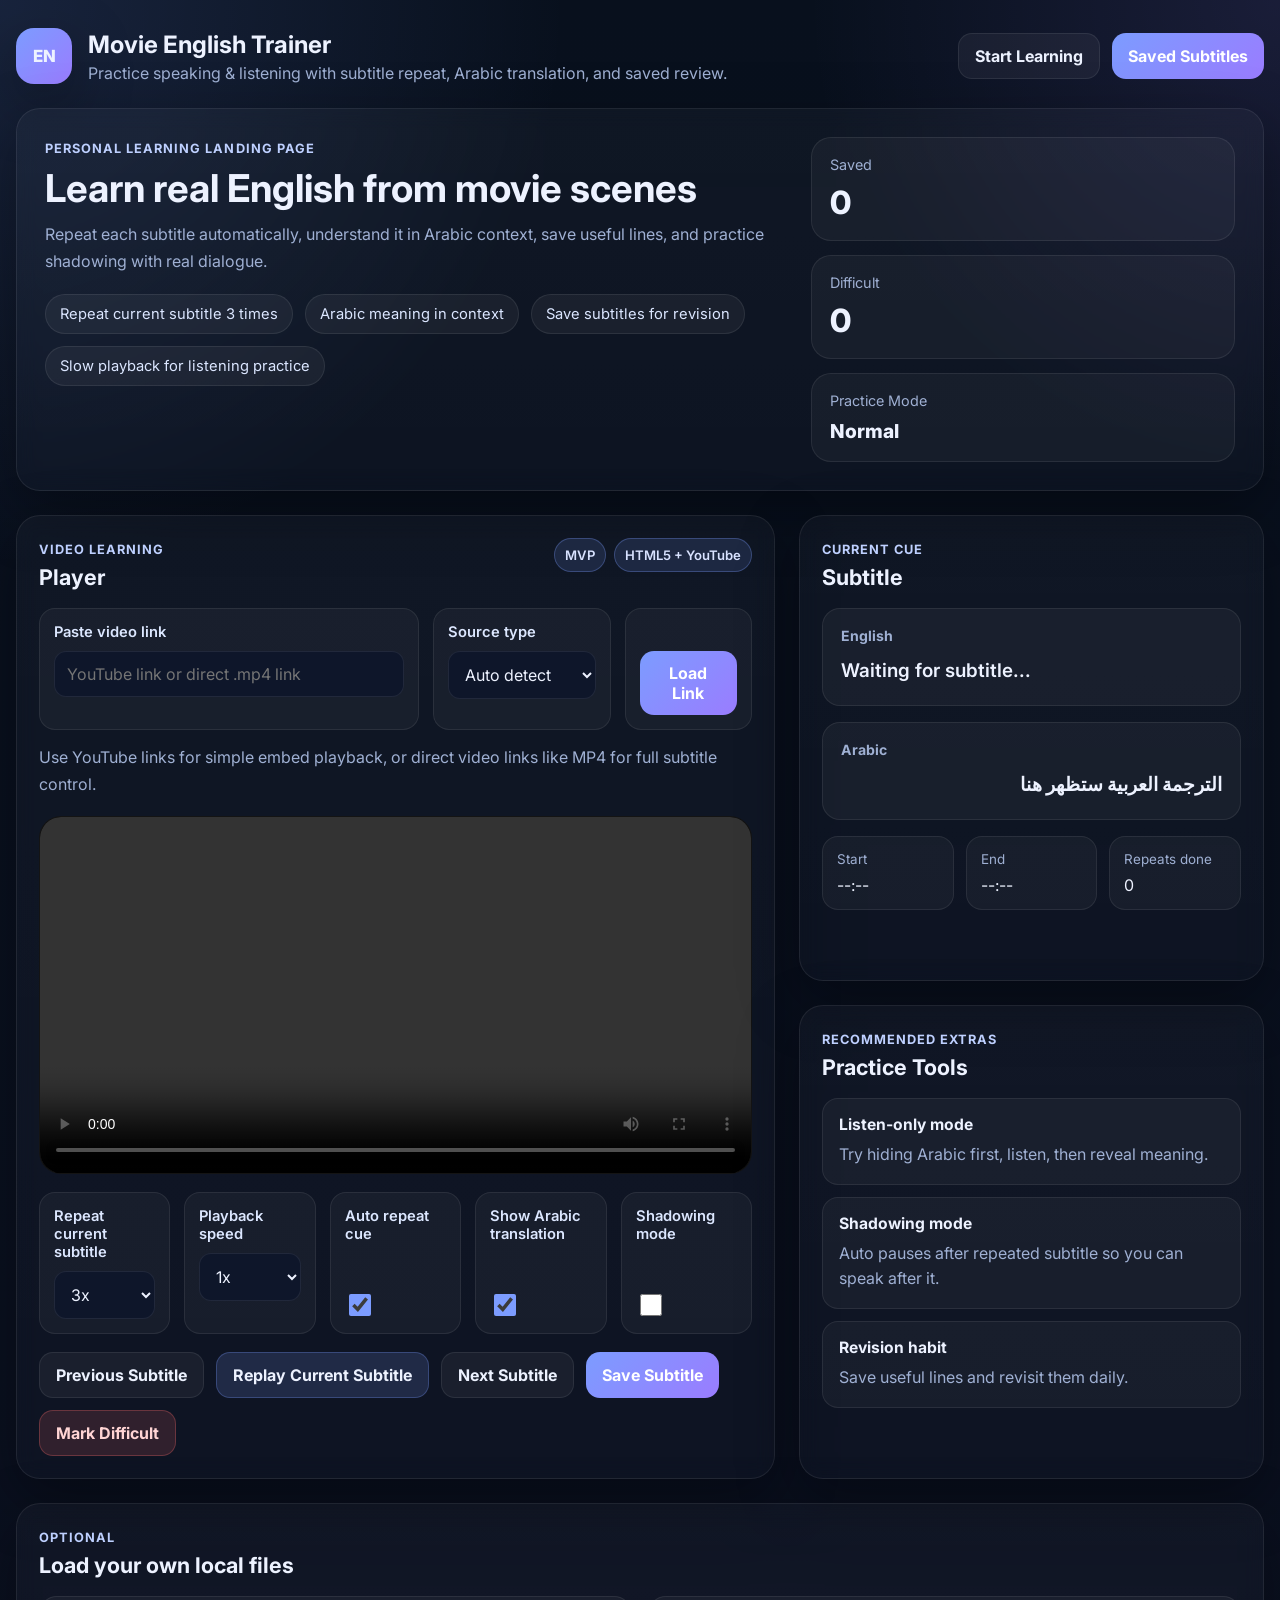
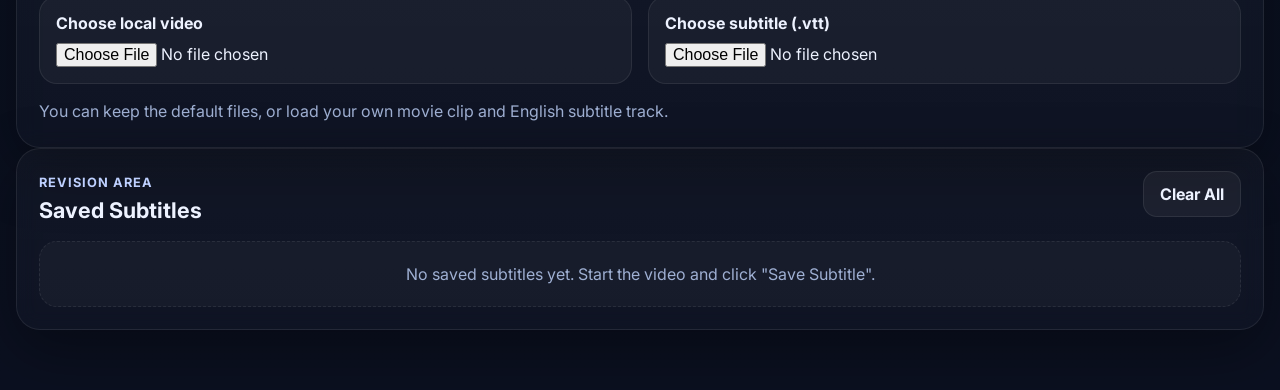
==== index.html @ 268e82bf "3" ====
<!DOCTYPE html>
<html lang="en">
<head>
  <meta charset="UTF-8" />
  <meta name="viewport" content="width=device-width, initial-scale=1.0" />
  <title>English Movie Learning MVP</title>
  <link rel="preconnect" href="https://fonts.googleapis.com">
  <link rel="preconnect" href="https://fonts.gstatic.com" crossorigin>
  <link
    href="https://fonts.googleapis.com/css2?family=Inter:wght@400;500;600;700;800&display=swap"
    rel="stylesheet"
  />
  <link rel="stylesheet" href="style.css" />
</head>
<body>
  <div class="page-shell">
    <header class="topbar">
      <div class="brand">
        <div class="brand-badge">EN</div>
        <div>
          <h1>Movie English Trainer</h1>
          <p>Practice speaking & listening with subtitle repeat, Arabic translation, and saved review.</p>
        </div>
      </div>

      <div class="topbar-actions">
        <button id="scrollToPlayerBtn" class="ghost-btn">Start Learning</button>
        <button id="scrollToSavedBtn" class="primary-btn">Saved Subtitles</button>
      </div>
    </header>

    <section class="hero-card">
      <div class="hero-left">
        <span class="mini-label">Personal Learning Landing Page</span>
        <h2>Learn real English from movie scenes</h2>
        <p>
          Repeat each subtitle automatically, understand it in Arabic context,
          save useful lines, and practice shadowing with real dialogue.
        </p>

        <div class="hero-points">
          <div class="hero-point">Repeat current subtitle 3 times</div>
          <div class="hero-point">Arabic meaning in context</div>
          <div class="hero-point">Save subtitles for revision</div>
          <div class="hero-point">Slow playback for listening practice</div>
        </div>
      </div>

      <div class="hero-right">
        <div class="hero-stat">
          <span class="hero-stat-label">Saved</span>
          <span id="savedCountStat" class="hero-stat-value">0</span>
        </div>
        <div class="hero-stat">
          <span class="hero-stat-label">Difficult</span>
          <span id="difficultCountStat" class="hero-stat-value">0</span>
        </div>
        <div class="hero-stat">
          <span class="hero-stat-label">Practice Mode</span>
          <span id="practiceModeStat" class="hero-stat-value small">Normal</span>
        </div>
      </div>
    </section>

    <main class="main-grid" id="playerSection">
      <section class="player-panel card">
        <div class="section-head">
          <div>
            <span class="mini-label">Video Learning</span>
            <h3>Player</h3>
          </div>

          <div class="inline-badges">
            <span class="badge">MVP</span>
            <span class="badge">HTML5 + YouTube</span>
          </div>
        </div>

        <div class="source-switcher">
          <div class="source-row">
            <div class="tool-group">
              <label for="videoUrlInput">Paste video link</label>
              <input
                type="text"
                id="videoUrlInput"
                placeholder="YouTube link or direct .mp4 link"
              />
            </div>

            <div class="tool-group">
              <label for="sourceType">Source type</label>
              <select id="sourceType">
                <option value="auto" selected>Auto detect</option>
                <option value="youtube">YouTube</option>
                <option value="direct">Direct video URL</option>
              </select>
            </div>

            <div class="tool-group action-group">
              <label>&nbsp;</label>
              <button id="loadVideoUrlBtn" class="primary-btn">Load Link</button>
            </div>
          </div>

          <p class="upload-note">
            Use YouTube links for simple embed playback, or direct video links like MP4 for full subtitle control.
          </p>
        </div>

        <div class="video-wrap">
          <div id="html5PlayerWrap">
            <video id="learningVideo" class="video-player" controls preload="metadata" crossorigin="anonymous">
              <source src="sample-video.mp4" type="video/mp4" />
              <track
                id="englishTrack"
                label="English"
                kind="subtitles"
                srclang="en"
                src="sample-subtitles.vtt"
                default
              />
              Your browser does not support HTML5 video.
            </video>
          </div>

          <div id="youtubePlayerWrap" class="hidden">
            <div id="youtubePlayer"></div>
          </div>
        </div>

        <div class="video-tools">
          <div class="tool-group">
            <label for="repeatCount">Repeat current subtitle</label>
            <select id="repeatCount">
              <option value="1">1x</option>
              <option value="2">2x</option>
              <option value="3" selected>3x</option>
              <option value="5">5x</option>
            </select>
          </div>

          <div class="tool-group">
            <label for="playbackRate">Playback speed</label>
            <select id="playbackRate">
              <option value="0.65">0.65x</option>
              <option value="0.75">0.75x</option>
              <option value="0.85">0.85x</option>
              <option value="1" selected>1x</option>
              <option value="1.15">1.15x</option>
            </select>
          </div>

          <div class="tool-group switch-group">
            <label for="autoRepeatToggle">Auto repeat cue</label>
            <input type="checkbox" id="autoRepeatToggle" checked />
          </div>

          <div class="tool-group switch-group">
            <label for="showArabicToggle">Show Arabic translation</label>
            <input type="checkbox" id="showArabicToggle" checked />
          </div>

          <div class="tool-group switch-group">
            <label for="shadowingToggle">Shadowing mode</label>
            <input type="checkbox" id="shadowingToggle" />
          </div>
        </div>

        <div class="quick-actions">
          <button id="prevSubtitleBtn" class="ghost-btn">Previous Subtitle</button>
          <button id="replaySubtitleBtn" class="secondary-btn">Replay Current Subtitle</button>
          <button id="nextSubtitleBtn" class="ghost-btn">Next Subtitle</button>
          <button id="saveSubtitleBtn" class="primary-btn">Save Subtitle</button>
          <button id="markDifficultBtn" class="danger-btn">Mark Difficult</button>
        </div>
      </section>

      <aside class="learning-sidebar">
        <section class="card current-subtitle-card">
          <div class="section-head">
            <div>
              <span class="mini-label">Current Cue</span>
              <h3>Subtitle</h3>
            </div>
          </div>

          <div class="subtitle-box english-box">
            <div class="subtitle-box-label">English</div>
            <p id="currentEnglish" class="subtitle-text">
              Waiting for subtitle...
            </p>
          </div>

          <div class="subtitle-box arabic-box">
            <div class="subtitle-box-label">Arabic</div>
            <p id="currentArabic" class="subtitle-text arabic-text">
              الترجمة العربية ستظهر هنا
            </p>
          </div>

          <div class="subtitle-meta">
            <div class="meta-item">
              <span class="meta-label">Start</span>
              <span id="cueStartTime">--:--</span>
            </div>
            <div class="meta-item">
              <span class="meta-label">End</span>
              <span id="cueEndTime">--:--</span>
            </div>
            <div class="meta-item">
              <span class="meta-label">Repeats done</span>
              <span id="repeatProgress">0</span>
            </div>
          </div>
        </section>

        <section class="card extra-tools-card">
          <div class="section-head">
            <div>
              <span class="mini-label">Recommended Extras</span>
              <h3>Practice Tools</h3>
            </div>
          </div>

          <div class="extra-tool-list">
            <div class="extra-tool-item">
              <strong>Listen-only mode</strong>
              <span>Try hiding Arabic first, listen, then reveal meaning.</span>
            </div>

            <div class="extra-tool-item">
              <strong>Shadowing mode</strong>
              <span>Auto pauses after repeated subtitle so you can speak after it.</span>
            </div>

            <div class="extra-tool-item">
              <strong>Revision habit</strong>
              <span>Save useful lines and revisit them daily.</span>
            </div>
          </div>
        </section>
      </aside>
    </main>

    <section class="card upload-card">
      <div class="section-head">
        <div>
          <span class="mini-label">Optional</span>
          <h3>Load your own local files</h3>
        </div>
      </div>

      <div class="upload-grid">
        <div class="upload-item">
          <label for="videoFileInput">Choose local video</label>
          <input type="file" id="videoFileInput" accept="video/*" />
        </div>

        <div class="upload-item">
          <label for="subtitleFileInput">Choose subtitle (.vtt)</label>
          <input type="file" id="subtitleFileInput" accept=".vtt,text/vtt" />
        </div>
      </div>

      <p class="upload-note">
        You can keep the default files, or load your own movie clip and English subtitle track.
      </p>
    </section>

    <section class="card saved-card" id="savedSection">
      <div class="section-head">
        <div>
          <span class="mini-label">Revision Area</span>
          <h3>Saved Subtitles</h3>
        </div>

        <div class="saved-actions">
          <button id="clearSavedBtn" class="ghost-btn">Clear All</button>
        </div>
      </div>

      <div id="savedList" class="saved-list">
        <div class="empty-state">
          No saved subtitles yet. Start the video and click "Save Subtitle".
        </div>
      </div>
    </section>
  </div>

  <script src="https://www.youtube.com/iframe_api"></script>
  <script src="script.js"></script>
</body>
</html>
---- style.css ----
:root {
  --bg: #0b1020;
  --panel: #121a2f;
  --panel-2: #18213b;
  --line: rgba(255, 255, 255, 0.08);
  --text: #edf2ff;
  --muted: #9fb0d3;
  --primary: #7c9cff;
  --primary-2: #9a7cff;
  --success: #35c98c;
  --danger: #ff6b6b;
  --warning: #ffb84d;
  --shadow: 0 20px 60px rgba(0, 0, 0, 0.35);
  --radius-xl: 24px;
  --radius-lg: 18px;
  --radius-md: 14px;
  --radius-sm: 12px;
}

* {
  box-sizing: border-box;
}

html {
  scroll-behavior: smooth;
}

body {
  margin: 0;
  font-family: "Inter", sans-serif;
  background:
    radial-gradient(circle at top left, rgba(124, 156, 255, 0.14), transparent 24%),
    radial-gradient(circle at top right, rgba(154, 124, 255, 0.12), transparent 20%),
    linear-gradient(180deg, #08101d 0%, #0b1020 100%);
  color: var(--text);
}

button,
input,
select {
  font: inherit;
}

.page-shell {
  width: min(1280px, calc(100% - 32px));
  margin: 0 auto;
  padding: 28px 0 60px;
}

.topbar {
  display: flex;
  justify-content: space-between;
  align-items: center;
  gap: 24px;
  margin-bottom: 24px;
  flex-wrap: wrap;
}

.brand {
  display: flex;
  align-items: center;
  gap: 16px;
}

.brand-badge {
  width: 56px;
  height: 56px;
  border-radius: 18px;
  background: linear-gradient(135deg, var(--primary), var(--primary-2));
  display: grid;
  place-items: center;
  font-weight: 800;
  font-size: 1.05rem;
  box-shadow: var(--shadow);
}

.brand h1 {
  margin: 0 0 4px;
  font-size: 1.5rem;
}

.brand p {
  margin: 0;
  color: var(--muted);
}

.topbar-actions {
  display: flex;
  gap: 12px;
  flex-wrap: wrap;
}

.hero-card,
.card {
  background: linear-gradient(180deg, rgba(255,255,255,0.03), rgba(255,255,255,0.02));
  border: 1px solid var(--line);
  border-radius: var(--radius-xl);
  box-shadow: var(--shadow);
  backdrop-filter: blur(10px);
}

.hero-card {
  display: grid;
  grid-template-columns: 1.4fr 0.8fr;
  gap: 24px;
  padding: 28px;
  margin-bottom: 24px;
}

.hero-left h2 {
  margin: 10px 0 12px;
  font-size: clamp(1.8rem, 3vw, 3rem);
  line-height: 1.1;
}

.hero-left p {
  margin: 0 0 18px;
  color: var(--muted);
  line-height: 1.7;
  max-width: 760px;
}

.mini-label {
  display: inline-block;
  color: #bed0ff;
  font-size: 0.8rem;
  font-weight: 700;
  letter-spacing: 0.08em;
  text-transform: uppercase;
}

.hero-points {
  display: flex;
  flex-wrap: wrap;
  gap: 12px;
}

.hero-point {
  background: rgba(255,255,255,0.05);
  border: 1px solid var(--line);
  border-radius: 999px;
  padding: 10px 14px;
  color: #dbe6ff;
  font-size: 0.92rem;
}

.hero-right {
  display: grid;
  gap: 14px;
  align-content: center;
}

.hero-stat {
  background: rgba(255,255,255,0.04);
  border: 1px solid var(--line);
  border-radius: 20px;
  padding: 18px;
  display: flex;
  flex-direction: column;
  gap: 10px;
}

.hero-stat-label {
  color: var(--muted);
  font-size: 0.9rem;
}

.hero-stat-value {
  font-size: 2rem;
  font-weight: 800;
}

.hero-stat-value.small {
  font-size: 1.2rem;
}

.main-grid {
  display: grid;
  grid-template-columns: 1.55fr 0.95fr;
  gap: 24px;
  margin-bottom: 24px;
}

.player-panel,
.upload-card,
.saved-card,
.current-subtitle-card,
.extra-tools-card {
  padding: 22px;
}

.section-head {
  display: flex;
  justify-content: space-between;
  align-items: flex-start;
  gap: 16px;
  margin-bottom: 18px;
}

.section-head h3 {
  margin: 6px 0 0;
  font-size: 1.35rem;
}

.inline-badges {
  display: flex;
  gap: 8px;
  flex-wrap: wrap;
}

.badge {
  background: rgba(124, 156, 255, 0.14);
  color: #d8e2ff;
  border: 1px solid rgba(124, 156, 255, 0.3);
  padding: 8px 10px;
  border-radius: 999px;
  font-size: 0.82rem;
  font-weight: 600;
}

.source-switcher {
  margin-bottom: 18px;
}

.source-row {
  display: grid;
  grid-template-columns: 1.5fr 0.7fr 0.5fr;
  gap: 14px;
}

.video-wrap {
  width: 100%;
  border-radius: 22px;
  overflow: hidden;
  border: 1px solid var(--line);
  background: #000;
}

.video-player {
  width: 100%;
  display: block;
  background: #000;
  max-height: 70vh;
}

#youtubePlayerWrap {
  width: 100%;
  aspect-ratio: 16 / 9;
  background: #000;
}

#youtubePlayer {
  width: 100%;
  height: 100%;
}

.video-tools {
  display: grid;
  grid-template-columns: repeat(5, 1fr);
  gap: 14px;
  margin-top: 18px;
}

.tool-group {
  background: rgba(255,255,255,0.04);
  border: 1px solid var(--line);
  border-radius: 16px;
  padding: 14px;
  display: flex;
  flex-direction: column;
  gap: 10px;
}

.tool-group label {
  color: #dce7ff;
  font-size: 0.92rem;
  font-weight: 600;
}

.tool-group select,
.tool-group input[type="file"],
.tool-group input[type="text"] {
  width: 100%;
  background: #0e162a;
  color: var(--text);
  border: 1px solid var(--line);
  border-radius: 12px;
  padding: 12px;
}

.switch-group {
  justify-content: space-between;
}

.switch-group input[type="checkbox"] {
  width: 22px;
  height: 22px;
  accent-color: var(--primary);
}

.action-group {
  justify-content: flex-end;
}

.quick-actions,
.saved-actions {
  display: flex;
  gap: 12px;
  flex-wrap: wrap;
}

.quick-actions {
  margin-top: 18px;
}

.primary-btn,
.secondary-btn,
.ghost-btn,
.danger-btn {
  border: none;
  cursor: pointer;
  border-radius: 14px;
  padding: 12px 16px;
  font-weight: 700;
  transition: transform 0.15s ease, opacity 0.15s ease, background 0.15s ease;
}

.primary-btn:hover,
.secondary-btn:hover,
.ghost-btn:hover,
.danger-btn:hover {
  transform: translateY(-1px);
}

.primary-btn {
  background: linear-gradient(135deg, var(--primary), var(--primary-2));
  color: white;
}

.secondary-btn {
  background: rgba(124, 156, 255, 0.16);
  color: #edf2ff;
  border: 1px solid rgba(124, 156, 255, 0.28);
}

.ghost-btn {
  background: rgba(255,255,255,0.05);
  color: var(--text);
  border: 1px solid var(--line);
}

.danger-btn {
  background: rgba(255, 107, 107, 0.14);
  color: #ffd4d4;
  border: 1px solid rgba(255, 107, 107, 0.28);
}

.learning-sidebar {
  display: grid;
  gap: 24px;
}

.subtitle-box {
  background: rgba(255,255,255,0.045);
  border: 1px solid var(--line);
  border-radius: 18px;
  padding: 18px;
  margin-bottom: 16px;
}

.subtitle-box-label {
  color: var(--muted);
  font-size: 0.88rem;
  margin-bottom: 10px;
  font-weight: 700;
}

.subtitle-text {
  margin: 0;
  font-size: 1.18rem;
  line-height: 1.75;
  font-weight: 600;
}

.arabic-text {
  direction: rtl;
  text-align: right;
  font-weight: 700;
}

.subtitle-meta {
  display: grid;
  grid-template-columns: repeat(3, 1fr);
  gap: 12px;
}

.meta-item {
  background: rgba(255,255,255,0.04);
  border: 1px solid var(--line);
  border-radius: 16px;
  padding: 14px;
  display: flex;
  flex-direction: column;
  gap: 8px;
}

.meta-label {
  color: var(--muted);
  font-size: 0.84rem;
}

.extra-tool-list {
  display: grid;
  gap: 12px;
}

.extra-tool-item {
  background: rgba(255,255,255,0.04);
  border: 1px solid var(--line);
  border-radius: 16px;
  padding: 16px;
  display: flex;
  flex-direction: column;
  gap: 8px;
}

.extra-tool-item strong {
  font-size: 0.98rem;
}

.extra-tool-item span {
  color: var(--muted);
  line-height: 1.6;
}

.upload-grid {
  display: grid;
  grid-template-columns: repeat(2, 1fr);
  gap: 16px;
}

.upload-item {
  background: rgba(255,255,255,0.04);
  border: 1px solid var(--line);
  border-radius: 18px;
  padding: 16px;
}

.upload-item label {
  display: block;
  margin-bottom: 10px;
  font-weight: 700;
}

.upload-note {
  color: var(--muted);
  margin: 14px 0 0;
  line-height: 1.7;
}

.saved-list {
  display: grid;
  gap: 14px;
}

.saved-item {
  background: rgba(255,255,255,0.04);
  border: 1px solid var(--line);
  border-radius: 18px;
  padding: 16px;
}

.saved-item-top {
  display: flex;
  justify-content: space-between;
  gap: 16px;
  align-items: flex-start;
  margin-bottom: 10px;
}

.saved-item-time {
  color: var(--warning);
  font-size: 0.88rem;
  font-weight: 700;
  white-space: nowrap;
}

.saved-english {
  margin: 0 0 8px;
  font-size: 1.02rem;
  line-height: 1.75;
  font-weight: 700;
}

.saved-arabic {
  margin: 0 0 14px;
  color: #dfe6ff;
  direction: rtl;
  text-align: right;
  line-height: 1.8;
}

.saved-item-actions {
  display: flex;
  gap: 10px;
  flex-wrap: wrap;
}

.saved-flag {
  display: inline-block;
  margin-top: 8px;
  color: #ffd6d6;
  background: rgba(255, 107, 107, 0.14);
  border: 1px solid rgba(255, 107, 107, 0.25);
  border-radius: 999px;
  padding: 6px 10px;
  font-size: 0.8rem;
  font-weight: 700;
}

.empty-state {
  padding: 22px;
  text-align: center;
  color: var(--muted);
  background: rgba(255,255,255,0.03);
  border: 1px dashed var(--line);
  border-radius: 18px;
}

.hidden {
  display: none !important;
}

@media (max-width: 1100px) {
  .main-grid,
  .hero-card {
    grid-template-columns: 1fr;
  }

  .video-tools {
    grid-template-columns: repeat(2, 1fr);
  }
}

@media (max-width: 900px) {
  .source-row {
    grid-template-columns: 1fr;
  }
}

@media (max-width: 720px) {
  .page-shell {
    width: min(100% - 20px, 100%);
    padding-top: 18px;
  }

  .topbar {
    margin-bottom: 18px;
  }

  .hero-card,
  .player-panel,
  .upload-card,
  .saved-card,
  .current-subtitle-card,
  .extra-tools-card {
    padding: 16px;
  }

  .video-tools,
  .upload-grid,
  .subtitle-meta {
    grid-template-columns: 1fr;
  }

  .subtitle-text {
    font-size: 1.04rem;
  }

  .quick-actions,
  .topbar-actions {
    width: 100%;
  }

  .quick-actions button,
  .topbar-actions button,
  .saved-actions button {
    width: 100%;
  }
}
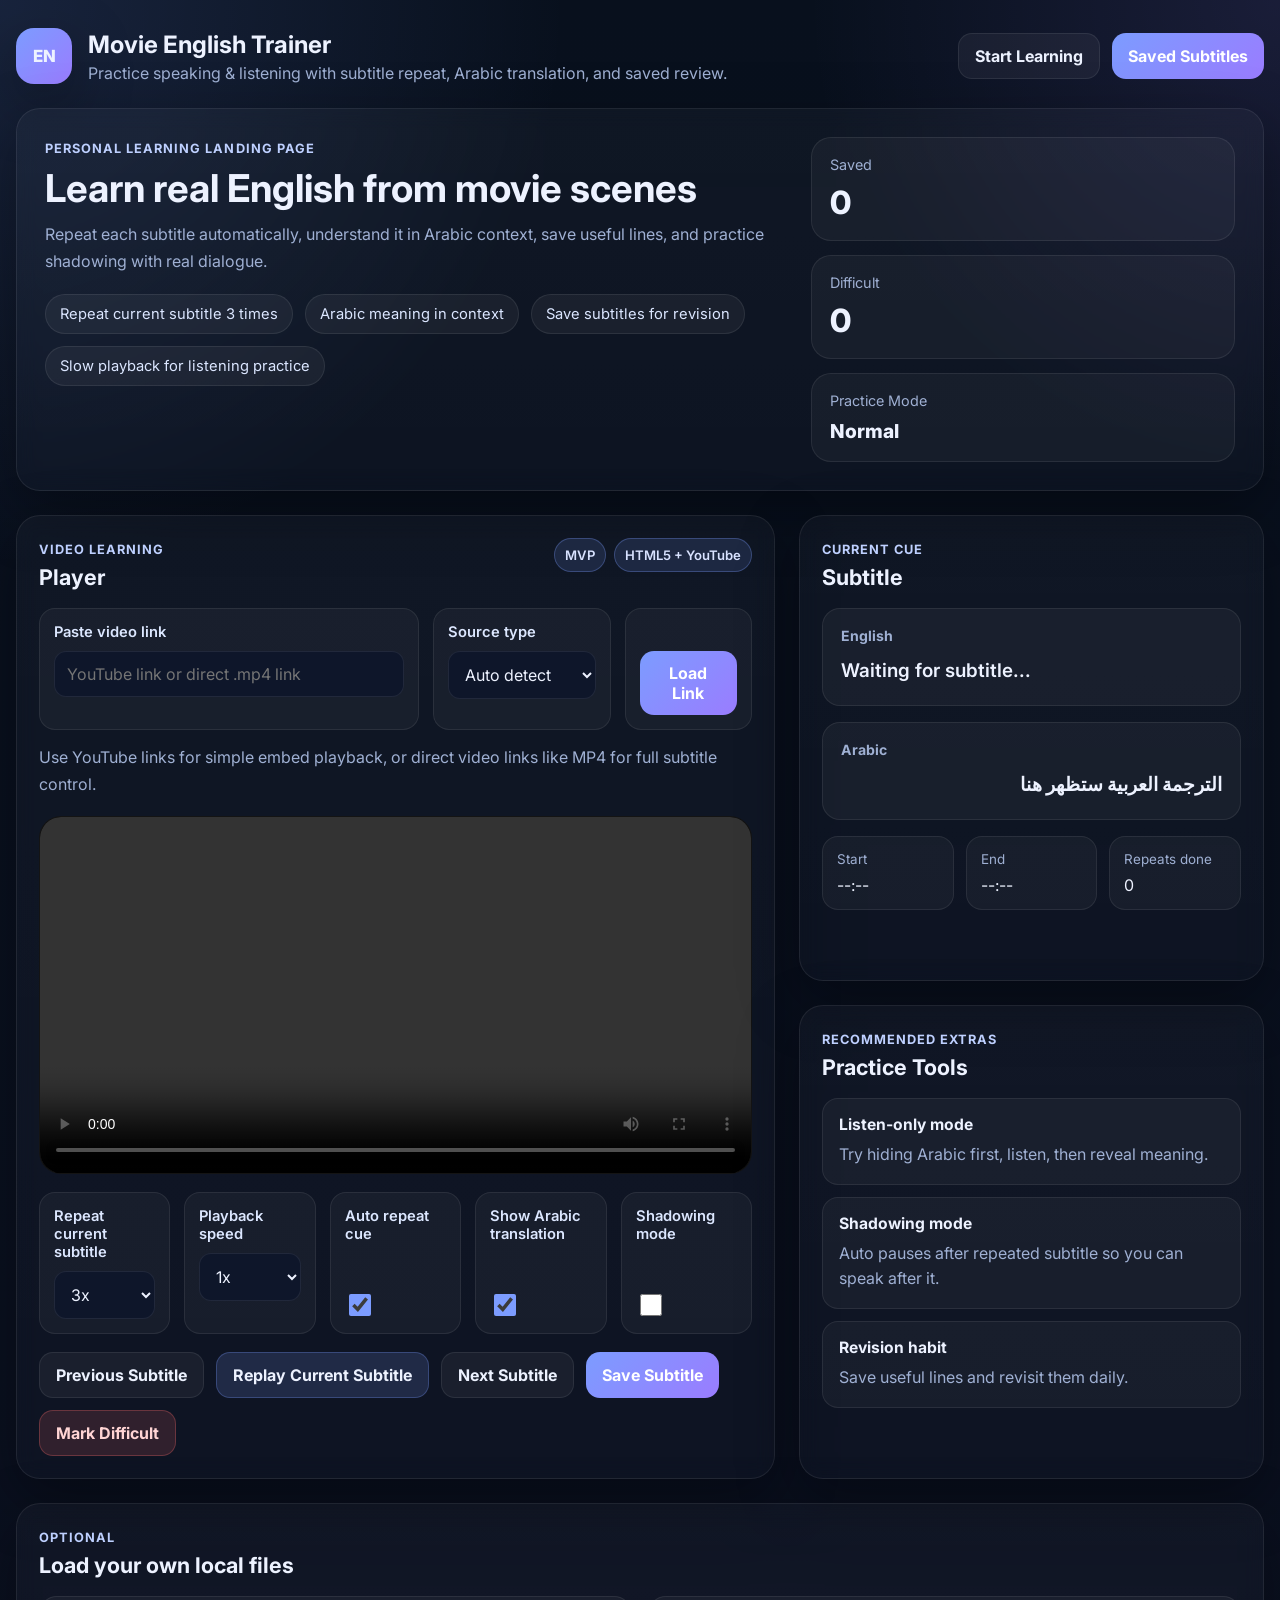
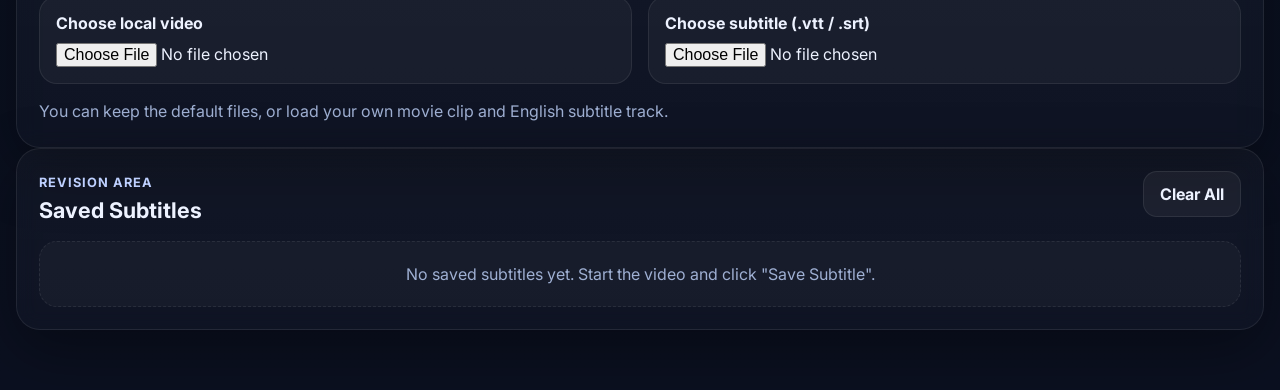
==== commit ed145145: "comm" ====
--- a/index.html
+++ b/index.html
@@ -257,8 +257,8 @@
         </div>
 
         <div class="upload-item">
-          <label for="subtitleFileInput">Choose subtitle (.vtt)</label>
-          <input type="file" id="subtitleFileInput" accept=".vtt,text/vtt" />
+          <label for="subtitleFileInput">Choose subtitle (.vtt / .srt)</label>
+          <input type="file" id="subtitleFileInput" accept=".vtt,.srt,text/vtt,.subrip" />
         </div>
       </div>
 
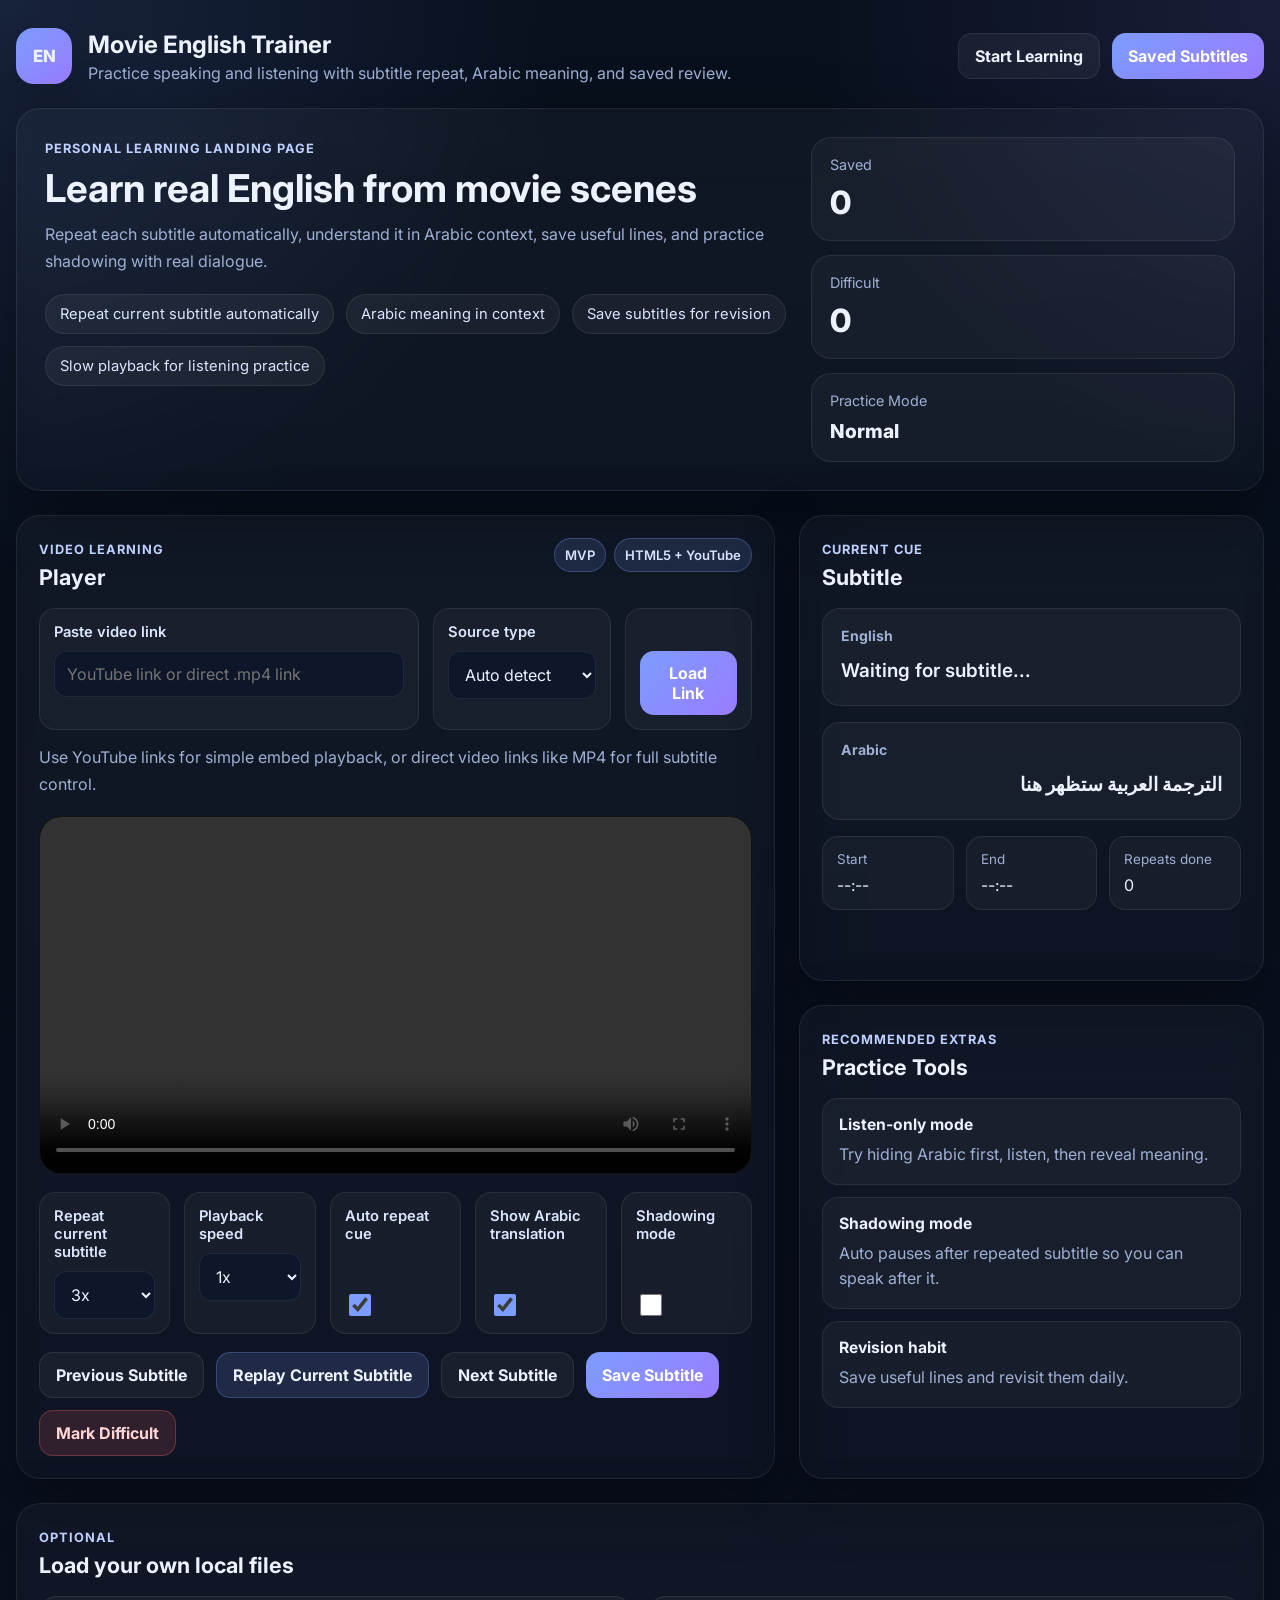
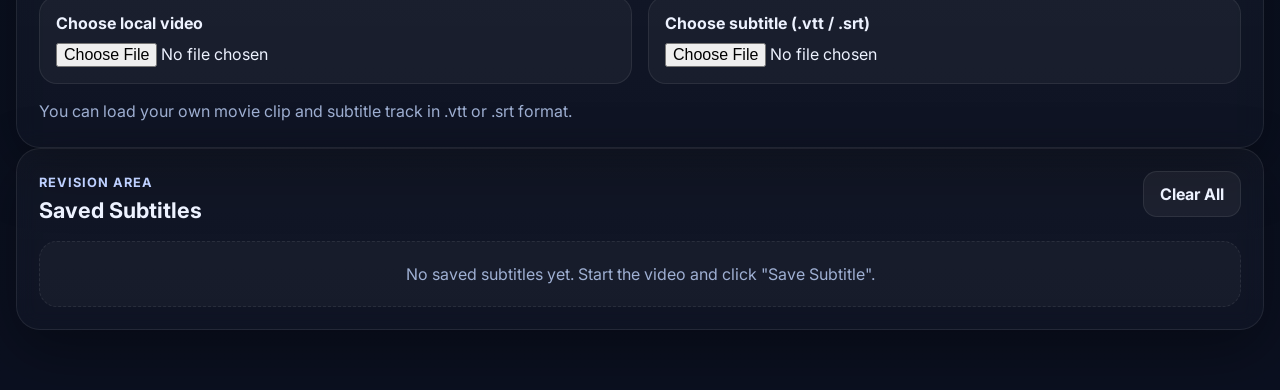
==== commit b5155328: "c" ====
--- a/index.html
+++ b/index.html
@@ -3,7 +3,7 @@
 <head>
   <meta charset="UTF-8" />
   <meta name="viewport" content="width=device-width, initial-scale=1.0" />
-  <title>English Movie Learning MVP</title>
+  <title>Movie English Trainer</title>
   <link rel="preconnect" href="https://fonts.googleapis.com">
   <link rel="preconnect" href="https://fonts.gstatic.com" crossorigin>
   <link
@@ -19,7 +19,7 @@
         <div class="brand-badge">EN</div>
         <div>
           <h1>Movie English Trainer</h1>
-          <p>Practice speaking & listening with subtitle repeat, Arabic translation, and saved review.</p>
+          <p>Practice speaking and listening with subtitle repeat, Arabic meaning, and saved review.</p>
         </div>
       </div>
 
@@ -39,7 +39,7 @@
         </p>
 
         <div class="hero-points">
-          <div class="hero-point">Repeat current subtitle 3 times</div>
+          <div class="hero-point">Repeat current subtitle automatically</div>
           <div class="hero-point">Arabic meaning in context</div>
           <div class="hero-point">Save subtitles for revision</div>
           <div class="hero-point">Slow playback for listening practice</div>
@@ -263,7 +263,7 @@
       </div>
 
       <p class="upload-note">
-        You can keep the default files, or load your own movie clip and English subtitle track.
+        You can load your own movie clip and subtitle track in .vtt or .srt format.
       </p>
     </section>
 
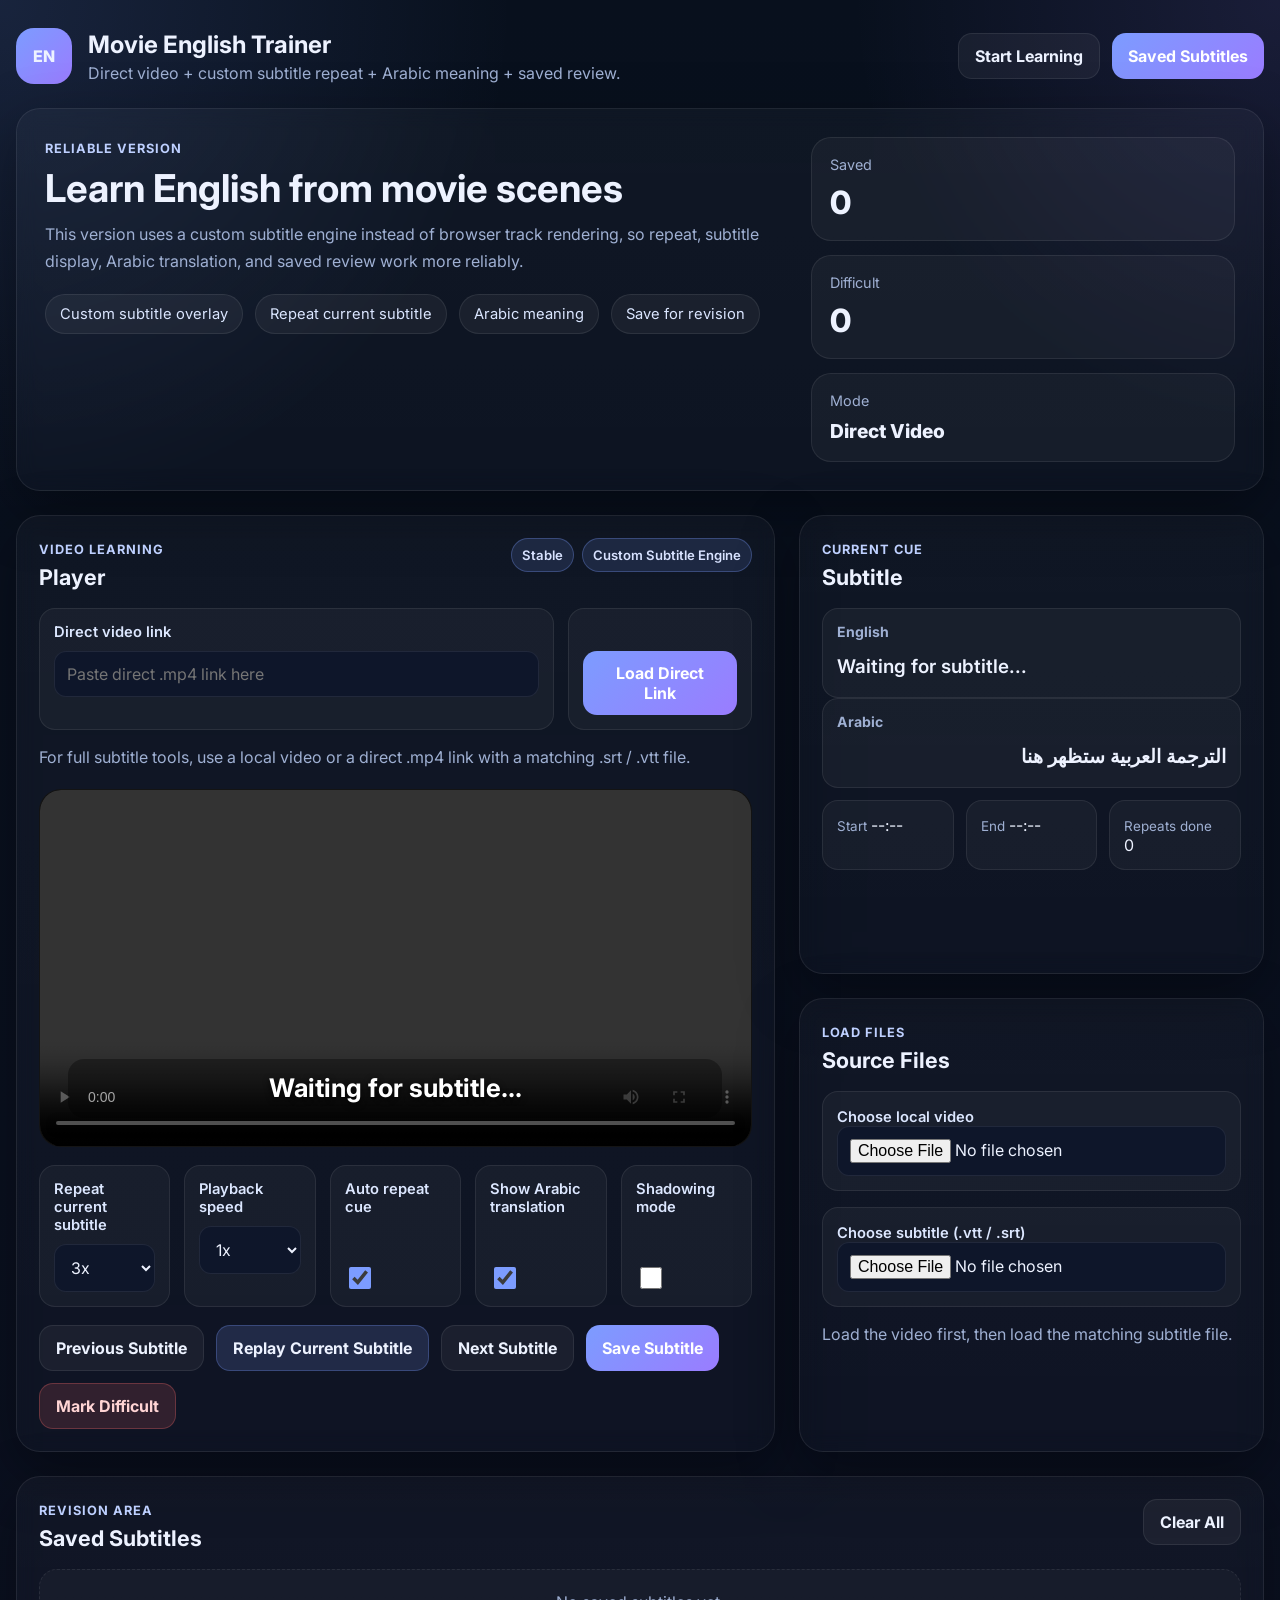
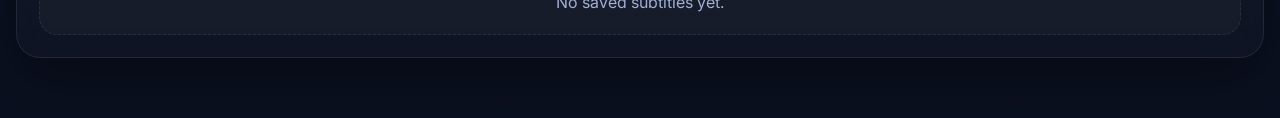
==== commit 3fc1f9ff: "comm" ====
--- a/index.html
+++ b/index.html
@@ -6,10 +6,7 @@
   <title>Movie English Trainer</title>
   <link rel="preconnect" href="https://fonts.googleapis.com">
   <link rel="preconnect" href="https://fonts.gstatic.com" crossorigin>
-  <link
-    href="https://fonts.googleapis.com/css2?family=Inter:wght@400;500;600;700;800&display=swap"
-    rel="stylesheet"
-  />
+  <link href="https://fonts.googleapis.com/css2?family=Inter:wght@400;500;600;700;800&display=swap" rel="stylesheet" />
   <link rel="stylesheet" href="style.css" />
 </head>
 <body>
@@ -19,7 +16,7 @@
         <div class="brand-badge">EN</div>
         <div>
           <h1>Movie English Trainer</h1>
-          <p>Practice speaking and listening with subtitle repeat, Arabic meaning, and saved review.</p>
+          <p>Direct video + custom subtitle repeat + Arabic meaning + saved review.</p>
         </div>
       </div>
 
@@ -31,18 +28,18 @@
 
     <section class="hero-card">
       <div class="hero-left">
-        <span class="mini-label">Personal Learning Landing Page</span>
-        <h2>Learn real English from movie scenes</h2>
+        <span class="mini-label">Reliable Version</span>
+        <h2>Learn English from movie scenes</h2>
         <p>
-          Repeat each subtitle automatically, understand it in Arabic context,
-          save useful lines, and practice shadowing with real dialogue.
+          This version uses a custom subtitle engine instead of browser track rendering,
+          so repeat, subtitle display, Arabic translation, and saved review work more reliably.
         </p>
 
         <div class="hero-points">
-          <div class="hero-point">Repeat current subtitle automatically</div>
-          <div class="hero-point">Arabic meaning in context</div>
-          <div class="hero-point">Save subtitles for revision</div>
-          <div class="hero-point">Slow playback for listening practice</div>
+          <div class="hero-point">Custom subtitle overlay</div>
+          <div class="hero-point">Repeat current subtitle</div>
+          <div class="hero-point">Arabic meaning</div>
+          <div class="hero-point">Save for revision</div>
         </div>
       </div>
 
@@ -56,8 +53,8 @@
           <span id="difficultCountStat" class="hero-stat-value">0</span>
         </div>
         <div class="hero-stat">
-          <span class="hero-stat-label">Practice Mode</span>
-          <span id="practiceModeStat" class="hero-stat-value small">Normal</span>
+          <span class="hero-stat-label">Mode</span>
+          <span id="practiceModeStat" class="hero-stat-value small">Direct Video</span>
         </div>
       </div>
     </section>
@@ -69,62 +66,40 @@
             <span class="mini-label">Video Learning</span>
             <h3>Player</h3>
           </div>
-
           <div class="inline-badges">
-            <span class="badge">MVP</span>
-            <span class="badge">HTML5 + YouTube</span>
+            <span class="badge">Stable</span>
+            <span class="badge">Custom Subtitle Engine</span>
           </div>
         </div>
 
         <div class="source-switcher">
           <div class="source-row">
             <div class="tool-group">
-              <label for="videoUrlInput">Paste video link</label>
-              <input
-                type="text"
-                id="videoUrlInput"
-                placeholder="YouTube link or direct .mp4 link"
-              />
-            </div>
-
-            <div class="tool-group">
-              <label for="sourceType">Source type</label>
-              <select id="sourceType">
-                <option value="auto" selected>Auto detect</option>
-                <option value="youtube">YouTube</option>
-                <option value="direct">Direct video URL</option>
-              </select>
+              <label for="videoUrlInput">Direct video link</label>
+              <input type="text" id="videoUrlInput" placeholder="Paste direct .mp4 link here" />
             </div>
 
             <div class="tool-group action-group">
               <label>&nbsp;</label>
-              <button id="loadVideoUrlBtn" class="primary-btn">Load Link</button>
+              <button id="loadVideoUrlBtn" class="primary-btn">Load Direct Link</button>
             </div>
           </div>
 
           <p class="upload-note">
-            Use YouTube links for simple embed playback, or direct video links like MP4 for full subtitle control.
+            For full subtitle tools, use a local video or a direct .mp4 link with a matching .srt / .vtt file.
           </p>
         </div>
 
         <div class="video-wrap">
-          <div id="html5PlayerWrap">
-            <video id="learningVideo" class="video-player" controls preload="metadata" crossorigin="anonymous">
-              <source src="sample-video.mp4" type="video/mp4" />
-              <track
-                id="englishTrack"
-                label="English"
-                kind="subtitles"
-                srclang="en"
-                src="sample-subtitles.vtt"
-                default
-              />
+          <div class="video-stage">
+            <video id="learningVideo" class="video-player" controls preload="metadata">
+              <source src="" type="video/mp4" />
               Your browser does not support HTML5 video.
             </video>
-          </div>
-
-          <div id="youtubePlayerWrap" class="hidden">
-            <div id="youtubePlayer"></div>
+
+            <div id="subtitleOverlay" class="subtitle-overlay">
+              Waiting for subtitle...
+            </div>
           </div>
         </div>
 
@@ -184,18 +159,14 @@
             </div>
           </div>
 
-          <div class="subtitle-box english-box">
+          <div class="subtitle-box">
             <div class="subtitle-box-label">English</div>
-            <p id="currentEnglish" class="subtitle-text">
-              Waiting for subtitle...
-            </p>
-          </div>
-
-          <div class="subtitle-box arabic-box">
+            <p id="currentEnglish" class="subtitle-text">Waiting for subtitle...</p>
+          </div>
+
+          <div class="subtitle-box">
             <div class="subtitle-box-label">Arabic</div>
-            <p id="currentArabic" class="subtitle-text arabic-text">
-              الترجمة العربية ستظهر هنا
-            </p>
+            <p id="currentArabic" class="subtitle-text arabic-text">الترجمة العربية ستظهر هنا</p>
           </div>
 
           <div class="subtitle-meta">
@@ -214,58 +185,32 @@
           </div>
         </section>
 
-        <section class="card extra-tools-card">
+        <section class="card upload-card-side">
           <div class="section-head">
             <div>
-              <span class="mini-label">Recommended Extras</span>
-              <h3>Practice Tools</h3>
-            </div>
-          </div>
-
-          <div class="extra-tool-list">
-            <div class="extra-tool-item">
-              <strong>Listen-only mode</strong>
-              <span>Try hiding Arabic first, listen, then reveal meaning.</span>
-            </div>
-
-            <div class="extra-tool-item">
-              <strong>Shadowing mode</strong>
-              <span>Auto pauses after repeated subtitle so you can speak after it.</span>
-            </div>
-
-            <div class="extra-tool-item">
-              <strong>Revision habit</strong>
-              <span>Save useful lines and revisit them daily.</span>
-            </div>
-          </div>
+              <span class="mini-label">Load Files</span>
+              <h3>Source Files</h3>
+            </div>
+          </div>
+
+          <div class="upload-grid single">
+            <div class="upload-item">
+              <label for="videoFileInput">Choose local video</label>
+              <input type="file" id="videoFileInput" accept="video/*" />
+            </div>
+
+            <div class="upload-item">
+              <label for="subtitleFileInput">Choose subtitle (.vtt / .srt)</label>
+              <input type="file" id="subtitleFileInput" accept=".vtt,.srt,text/vtt,.subrip" />
+            </div>
+          </div>
+
+          <p class="upload-note">
+            Load the video first, then load the matching subtitle file.
+          </p>
         </section>
       </aside>
     </main>
-
-    <section class="card upload-card">
-      <div class="section-head">
-        <div>
-          <span class="mini-label">Optional</span>
-          <h3>Load your own local files</h3>
-        </div>
-      </div>
-
-      <div class="upload-grid">
-        <div class="upload-item">
-          <label for="videoFileInput">Choose local video</label>
-          <input type="file" id="videoFileInput" accept="video/*" />
-        </div>
-
-        <div class="upload-item">
-          <label for="subtitleFileInput">Choose subtitle (.vtt / .srt)</label>
-          <input type="file" id="subtitleFileInput" accept=".vtt,.srt,text/vtt,.subrip" />
-        </div>
-      </div>
-
-      <p class="upload-note">
-        You can load your own movie clip and subtitle track in .vtt or .srt format.
-      </p>
-    </section>
 
     <section class="card saved-card" id="savedSection">
       <div class="section-head">
@@ -281,13 +226,12 @@
 
       <div id="savedList" class="saved-list">
         <div class="empty-state">
-          No saved subtitles yet. Start the video and click "Save Subtitle".
+          No saved subtitles yet.
         </div>
       </div>
     </section>
   </div>
 
-  <script src="https://www.youtube.com/iframe_api"></script>
   <script src="script.js"></script>
 </body>
 </html>
--- a/style.css
+++ b/style.css
@@ -1,20 +1,14 @@
 :root {
   --bg: #0b1020;
-  --panel: #121a2f;
-  --panel-2: #18213b;
   --line: rgba(255, 255, 255, 0.08);
   --text: #edf2ff;
   --muted: #9fb0d3;
   --primary: #7c9cff;
   --primary-2: #9a7cff;
-  --success: #35c98c;
   --danger: #ff6b6b;
   --warning: #ffb84d;
   --shadow: 0 20px 60px rgba(0, 0, 0, 0.35);
   --radius-xl: 24px;
-  --radius-lg: 18px;
-  --radius-md: 14px;
-  --radius-sm: 12px;
 }
 
 * {
@@ -70,8 +64,6 @@
   display: grid;
   place-items: center;
   font-weight: 800;
-  font-size: 1.05rem;
-  box-shadow: var(--shadow);
 }
 
 .brand h1 {
@@ -117,7 +109,6 @@
   margin: 0 0 18px;
   color: var(--muted);
   line-height: 1.7;
-  max-width: 760px;
 }
 
 .mini-label {
@@ -182,10 +173,9 @@
 }
 
 .player-panel,
-.upload-card,
-.saved-card,
 .current-subtitle-card,
-.extra-tools-card {
+.upload-card-side,
+.saved-card {
   padding: 22px;
 }
 
@@ -224,7 +214,7 @@
 
 .source-row {
   display: grid;
-  grid-template-columns: 1.5fr 0.7fr 0.5fr;
+  grid-template-columns: 1.4fr 0.5fr;
   gap: 14px;
 }
 
@@ -234,6 +224,10 @@
   overflow: hidden;
   border: 1px solid var(--line);
   background: #000;
+}
+
+.video-stage {
+  position: relative;
 }
 
 .video-player {
@@ -243,15 +237,22 @@
   max-height: 70vh;
 }
 
-#youtubePlayerWrap {
-  width: 100%;
-  aspect-ratio: 16 / 9;
-  background: #000;
-}
-
-#youtubePlayer {
-  width: 100%;
-  height: 100%;
+.subtitle-overlay {
+  position: absolute;
+  left: 50%;
+  bottom: 28px;
+  transform: translateX(-50%);
+  width: min(92%, 900px);
+  text-align: center;
+  color: white;
+  font-size: clamp(18px, 2vw, 28px);
+  font-weight: 700;
+  line-height: 1.5;
+  text-shadow: 0 2px 6px rgba(0,0,0,0.9);
+  background: rgba(0,0,0,0.35);
+  padding: 10px 16px;
+  border-radius: 16px;
+  pointer-events: none;
 }
 
 .video-tools {
@@ -261,25 +262,32 @@
   margin-top: 18px;
 }
 
-.tool-group {
+.tool-group,
+.upload-item,
+.meta-item,
+.subtitle-box {
   background: rgba(255,255,255,0.04);
   border: 1px solid var(--line);
   border-radius: 16px;
   padding: 14px;
+}
+
+.tool-group {
   display: flex;
   flex-direction: column;
   gap: 10px;
 }
 
-.tool-group label {
+.tool-group label,
+.upload-item label {
   color: #dce7ff;
   font-size: 0.92rem;
   font-weight: 600;
 }
 
 .tool-group select,
-.tool-group input[type="file"],
-.tool-group input[type="text"] {
+.tool-group input[type="text"],
+.upload-item input[type="file"] {
   width: 100%;
   background: #0e162a;
   color: var(--text);
@@ -322,14 +330,6 @@
   border-radius: 14px;
   padding: 12px 16px;
   font-weight: 700;
-  transition: transform 0.15s ease, opacity 0.15s ease, background 0.15s ease;
-}
-
-.primary-btn:hover,
-.secondary-btn:hover,
-.ghost-btn:hover,
-.danger-btn:hover {
-  transform: translateY(-1px);
 }
 
 .primary-btn {
@@ -358,14 +358,6 @@
 .learning-sidebar {
   display: grid;
   gap: 24px;
-}
-
-.subtitle-box {
-  background: rgba(255,255,255,0.045);
-  border: 1px solid var(--line);
-  border-radius: 18px;
-  padding: 18px;
-  margin-bottom: 16px;
 }
 
 .subtitle-box-label {
@@ -385,23 +377,13 @@
 .arabic-text {
   direction: rtl;
   text-align: right;
-  font-weight: 700;
 }
 
 .subtitle-meta {
   display: grid;
   grid-template-columns: repeat(3, 1fr);
   gap: 12px;
-}
-
-.meta-item {
-  background: rgba(255,255,255,0.04);
-  border: 1px solid var(--line);
-  border-radius: 16px;
-  padding: 14px;
-  display: flex;
-  flex-direction: column;
-  gap: 8px;
+  margin-top: 12px;
 }
 
 .meta-label {
@@ -409,47 +391,10 @@
   font-size: 0.84rem;
 }
 
-.extra-tool-list {
-  display: grid;
-  gap: 12px;
-}
-
-.extra-tool-item {
-  background: rgba(255,255,255,0.04);
-  border: 1px solid var(--line);
-  border-radius: 16px;
-  padding: 16px;
-  display: flex;
-  flex-direction: column;
-  gap: 8px;
-}
-
-.extra-tool-item strong {
-  font-size: 0.98rem;
-}
-
-.extra-tool-item span {
-  color: var(--muted);
-  line-height: 1.6;
-}
-
-.upload-grid {
-  display: grid;
-  grid-template-columns: repeat(2, 1fr);
+.upload-grid.single {
+  display: grid;
+  grid-template-columns: 1fr;
   gap: 16px;
-}
-
-.upload-item {
-  background: rgba(255,255,255,0.04);
-  border: 1px solid var(--line);
-  border-radius: 18px;
-  padding: 16px;
-}
-
-.upload-item label {
-  display: block;
-  margin-bottom: 10px;
-  font-weight: 700;
 }
 
 .upload-note {
@@ -527,10 +472,6 @@
   border-radius: 18px;
 }
 
-.hidden {
-  display: none !important;
-}
-
 @media (max-width: 1100px) {
   .main-grid,
   .hero-card {
@@ -543,48 +484,9 @@
 }
 
 @media (max-width: 900px) {
-  .source-row {
-    grid-template-columns: 1fr;
-  }
-}
-
-@media (max-width: 720px) {
-  .page-shell {
-    width: min(100% - 20px, 100%);
-    padding-top: 18px;
-  }
-
-  .topbar {
-    margin-bottom: 18px;
-  }
-
-  .hero-card,
-  .player-panel,
-  .upload-card,
-  .saved-card,
-  .current-subtitle-card,
-  .extra-tools-card {
-    padding: 16px;
-  }
-
+  .source-row,
   .video-tools,
-  .upload-grid,
   .subtitle-meta {
     grid-template-columns: 1fr;
   }
-
-  .subtitle-text {
-    font-size: 1.04rem;
-  }
-
-  .quick-actions,
-  .topbar-actions {
-    width: 100%;
-  }
-
-  .quick-actions button,
-  .topbar-actions button,
-  .saved-actions button {
-    width: 100%;
-  }
 }
